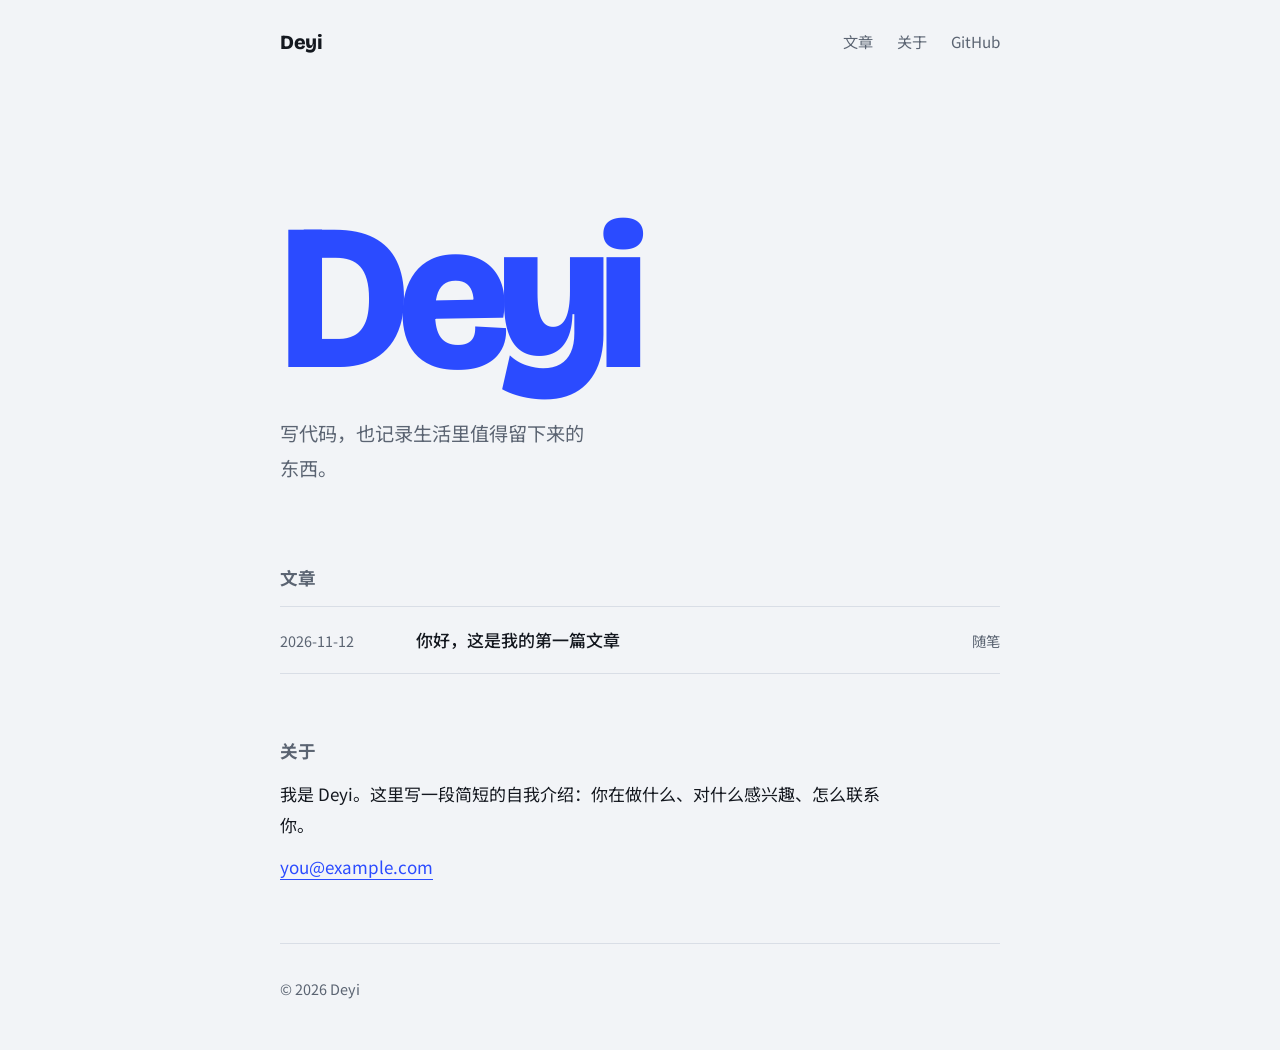
==== index.html @ 297b5da2 "Add files via upload" ====
<!doctype html>
<html lang="zh-CN">
<head>
  <meta charset="utf-8">
  <meta name="viewport" content="width=device-width, initial-scale=1">
  <title>Deyi</title>
  <meta name="description" content="Deyi 的个人博客">
  <link rel="preconnect" href="https://fonts.googleapis.com">
  <link rel="preconnect" href="https://fonts.gstatic.com" crossorigin>
  <link href="https://fonts.googleapis.com/css2?family=Bricolage+Grotesque:opsz,wght@12..96,500;12..96,800&family=Noto+Sans+SC:wght@400;500;700&display=swap" rel="stylesheet">
  <link rel="stylesheet" href="assets/style.css">
</head>
<body>
  <header class="top">
    <a class="logo" href="index.html">Deyi</a>
    <nav>
      <a href="#posts">文章</a>
      <a href="#about">关于</a>
      <a href="https://github.com/你的GitHub用户名" rel="noopener">GitHub</a>
    </nav>
  </header>

  <main>
    <section class="hero">
      <h1 class="wordmark">Deyi</h1>
      <p class="tagline">写代码，也记录生活里值得留下来的东西。</p>
    </section>

    <section id="posts" class="posts">
      <h2>文章</h2>
      <ul id="post-list" class="post-list" aria-live="polite">
        <li class="empty">加载中…</li>
      </ul>
    </section>

    <section id="about" class="about">
      <h2>关于</h2>
      <p>我是 Deyi。这里写一段简短的自我介绍：你在做什么、对什么感兴趣、怎么联系你。</p>
      <p><a href="mailto:you@example.com">you@example.com</a></p>
    </section>
  </main>

  <footer class="foot">© <span id="year"></span> Deyi</footer>
  <script src="assets/app.js"></script>
  <script>renderList(); document.getElementById('year').textContent = new Date().getFullYear();</script>
</body>
</html>
---- assets/style.css ----
:root {
  --bg: #f2f4f7;
  --ink: #14181f;
  --muted: #5b6472;
  --line: #d9dee6;
  --accent: #2b4bff;
  --code: #e6eaf0;
  --display: 'Bricolage Grotesque', 'Noto Sans SC', system-ui, sans-serif;
  --body: 'Noto Sans SC', system-ui, -apple-system, 'PingFang SC', 'Microsoft YaHei', sans-serif;
}
@media (prefers-color-scheme: dark) {
  :root {
    --bg: #11151c; --ink: #e8ecf3; --muted: #98a2b3;
    --line: #262d38; --accent: #7d92ff; --code: #1a212b;
  }
}
* { box-sizing: border-box; }
html { scroll-behavior: smooth; }
body {
  margin: 0; background: var(--bg); color: var(--ink);
  font: 400 17px/1.8 var(--body);
  -webkit-font-smoothing: antialiased;
}
a { color: inherit; text-decoration: none; }
a:focus-visible { outline: 2px solid var(--accent); outline-offset: 3px; border-radius: 2px; }

.top, main, .foot { width: min(720px, 100% - 3rem); margin-inline: auto; }
.top { display: flex; justify-content: space-between; align-items: center; padding: 1.75rem 0; }
.logo { font: 800 1.25rem var(--display); letter-spacing: -0.02em; }
.top nav { display: flex; gap: 1.5rem; color: var(--muted); font-size: 0.95rem; }
.top nav a:hover { color: var(--accent); }

/* Hero: 页面里唯一的“大动作” */
.hero { padding: clamp(3rem, 12vw, 8rem) 0 clamp(3rem, 8vw, 5rem); }
.wordmark {
  margin: 0; font: 800 clamp(5.5rem, 26vw, 13rem)/0.85 var(--display);
  letter-spacing: -0.055em; color: var(--accent);
  animation: rise 0.9s cubic-bezier(.2,.7,.2,1) both;
}
.tagline { margin: 1.75rem 0 0; max-width: 28ch; font-size: 1.2rem; color: var(--muted); }
@keyframes rise { from { opacity: 0; transform: translateY(24px); } }

h2 { font: 700 1.1rem var(--display); margin: 0 0 1rem; color: var(--muted); }

/* 文章列表 */
.post-list { list-style: none; margin: 0; padding: 0; border-top: 1px solid var(--line); }
.post-list li { border-bottom: 1px solid var(--line); }
.post-list a {
  display: grid; grid-template-columns: 7.5rem 1fr auto; gap: 1rem;
  align-items: baseline; padding: 1.1rem 0;
}
.post-list time, .tags { color: var(--muted); font-size: 0.9rem; font-variant-numeric: tabular-nums; }
.post-list .t { font-weight: 500; transition: color .15s; }
.post-list a:hover .t { color: var(--accent); }
.empty { padding: 1.1rem 0; color: var(--muted); }

.about { padding: 4rem 0 3rem; }
.about p { margin: 0 0 0.75rem; max-width: 36em; }
.about a { color: var(--accent); border-bottom: 1px solid currentColor; }

/* 文章页 */
.article { padding-bottom: 3rem; }
.article-head { padding: 2.5rem 0 1.5rem; }
.article-head h1 { margin: 0; font: 800 clamp(2rem, 6vw, 3rem)/1.15 var(--display); letter-spacing: -0.02em; }
.meta { margin: 1rem 0 0; color: var(--muted); font-size: 0.9rem; }
.prose h2 { font: 700 1.5rem var(--display); color: var(--ink); margin: 2.5rem 0 0.75rem; }
.prose h3 { font: 700 1.2rem var(--display); margin: 2rem 0 0.5rem; }
.prose p, .prose ul, .prose ol { margin: 0 0 1.25rem; }
.prose a { color: var(--accent); border-bottom: 1px solid currentColor; }
.prose img { max-width: 100%; height: auto; border-radius: 6px; }
.prose blockquote { margin: 1.5rem 0; padding-left: 1.25rem; border-left: 3px solid var(--accent); color: var(--muted); }
.prose code { background: var(--code); padding: 0.15em 0.4em; border-radius: 4px; font-size: 0.88em; }
.prose pre { background: var(--code); padding: 1rem 1.25rem; border-radius: 8px; overflow-x: auto; line-height: 1.6; }
.prose pre code { background: none; padding: 0; }

.foot { padding: 2rem 0 3rem; color: var(--muted); font-size: 0.9rem; border-top: 1px solid var(--line); }

@media (max-width: 560px) {
  .post-list a { grid-template-columns: 1fr; gap: 0.15rem; }
  .tags { order: 3; }
}
@media (prefers-reduced-motion: reduce) {
  .wordmark { animation: none; }
  html { scroll-behavior: auto; }
}
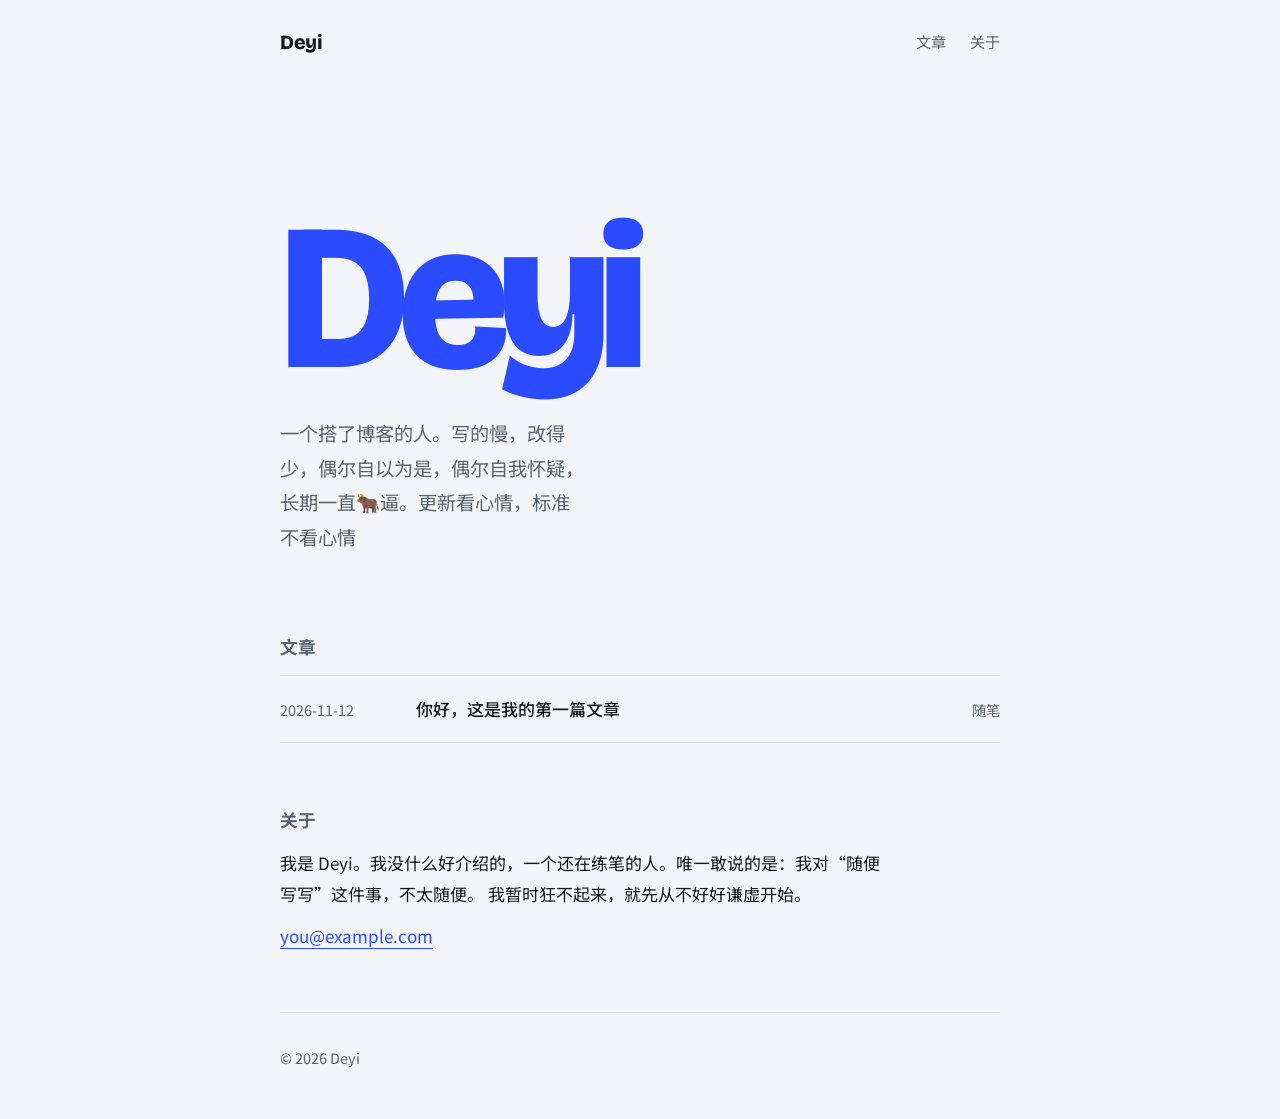
==== commit 556074f4: "Update index.html" ====
--- a/index.html
+++ b/index.html
@@ -16,14 +16,13 @@
     <nav>
       <a href="#posts">文章</a>
       <a href="#about">关于</a>
-      <a href="https://github.com/你的GitHub用户名" rel="noopener">GitHub</a>
     </nav>
   </header>
 
   <main>
     <section class="hero">
       <h1 class="wordmark">Deyi</h1>
-      <p class="tagline">写代码，也记录生活里值得留下来的东西。</p>
+      <p class="tagline">一个搭了博客的人。写的慢，改得少，偶尔自以为是，偶尔自我怀疑，长期一直🐂逼。更新看心情，标准不看心情</p>
     </section>
 
     <section id="posts" class="posts">
@@ -35,7 +34,8 @@
 
     <section id="about" class="about">
       <h2>关于</h2>
-      <p>我是 Deyi。这里写一段简短的自我介绍：你在做什么、对什么感兴趣、怎么联系你。</p>
+      <p>我是 Deyi。我没什么好介绍的，一个还在练笔的人。唯一敢说的是：我对“随便写写”这件事，不太随便。
+        我暂时狂不起来，就先从不好好谦虚开始。</p>
       <p><a href="mailto:you@example.com">you@example.com</a></p>
     </section>
   </main>
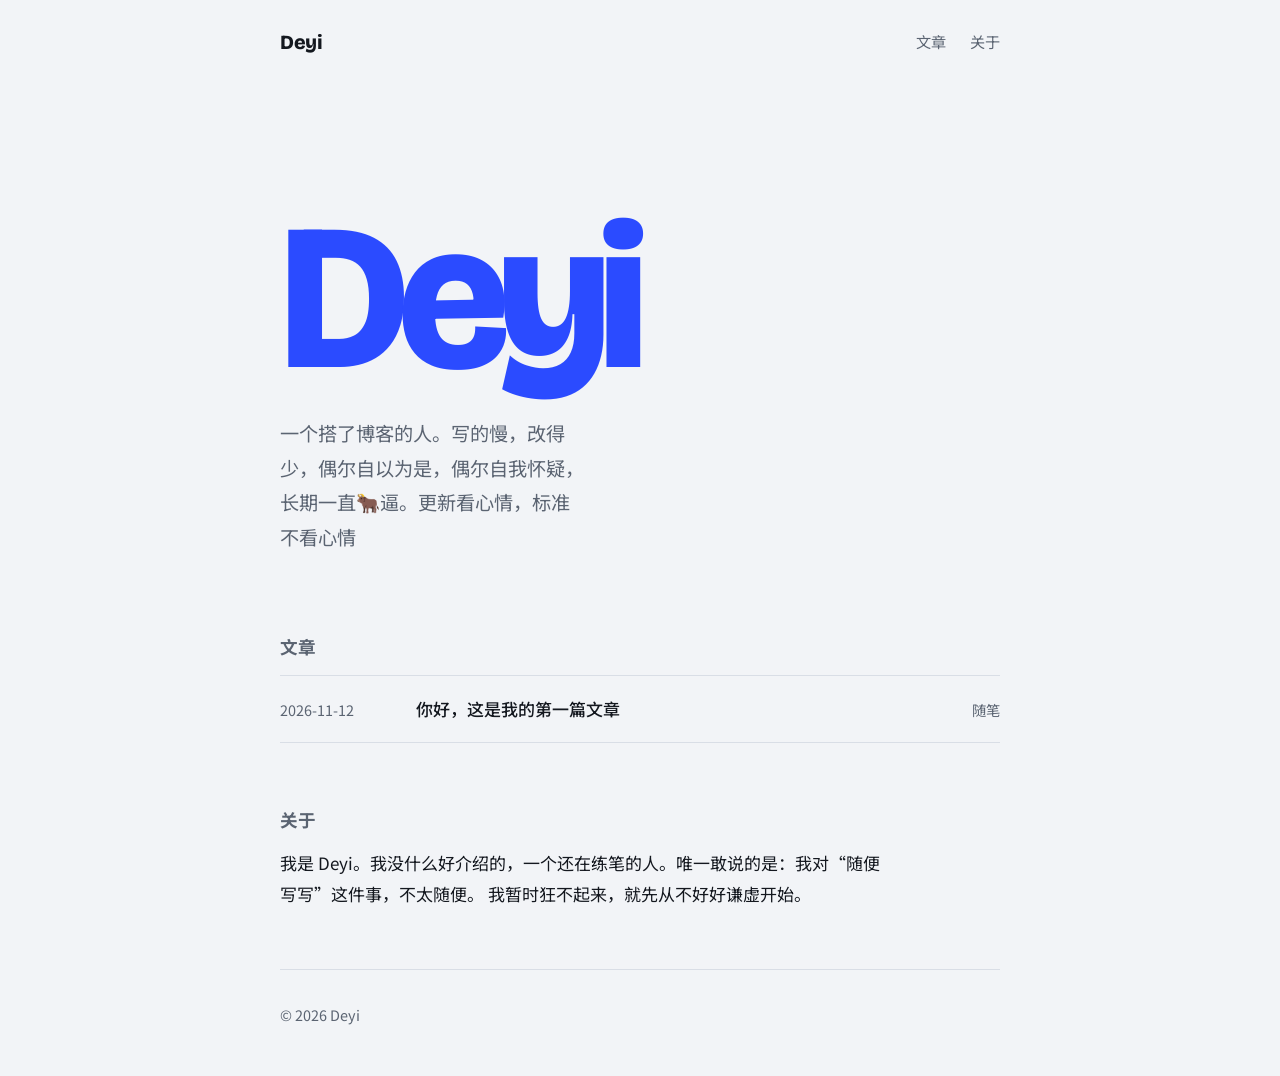
==== commit 3030e71c: "Update index.html" ====
--- a/index.html
+++ b/index.html
@@ -36,7 +36,6 @@
       <h2>关于</h2>
       <p>我是 Deyi。我没什么好介绍的，一个还在练笔的人。唯一敢说的是：我对“随便写写”这件事，不太随便。
         我暂时狂不起来，就先从不好好谦虚开始。</p>
-      <p><a href="mailto:you@example.com">you@example.com</a></p>
     </section>
   </main>
 
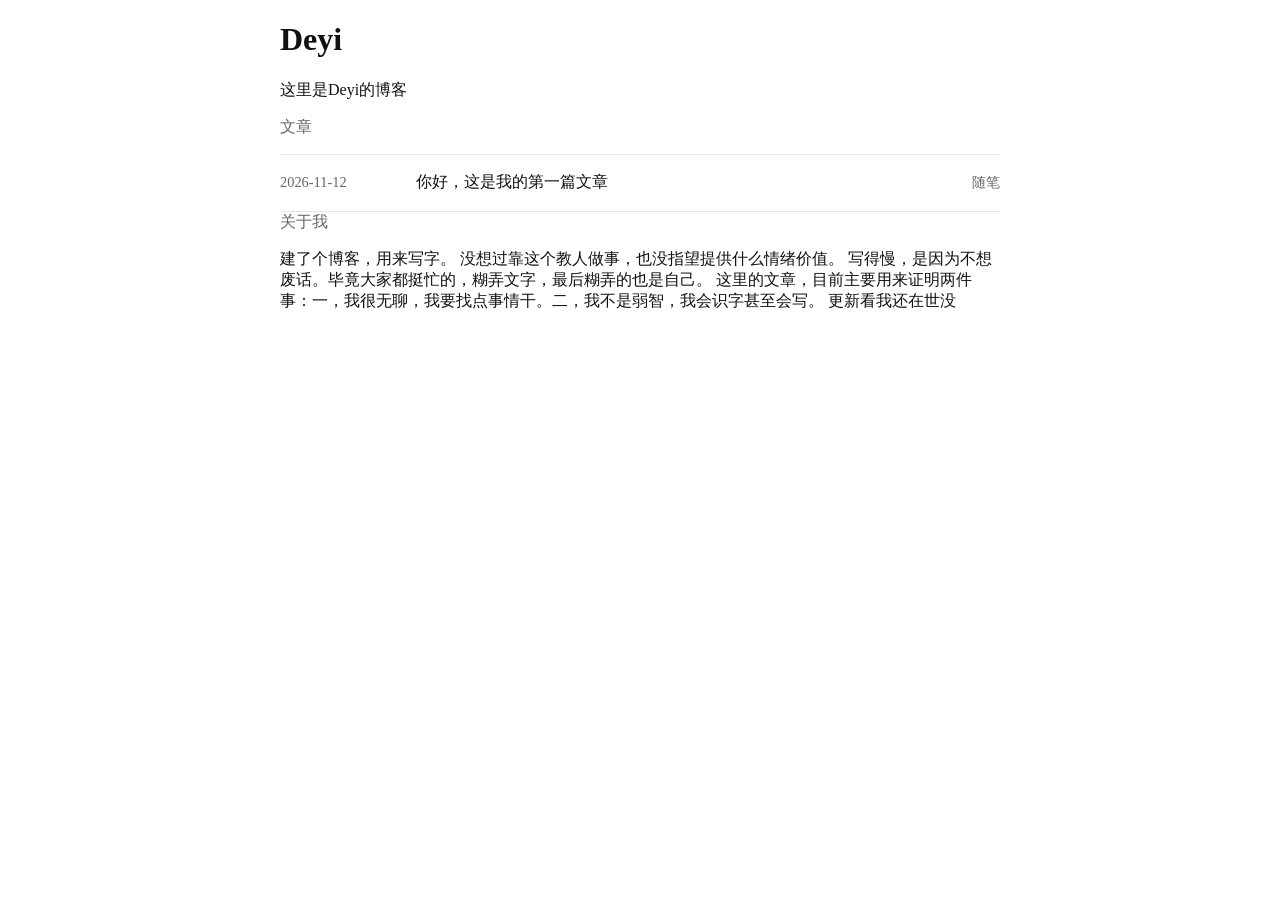
==== commit 26e852bf: "Update index.html" ====
--- a/index.html
+++ b/index.html
@@ -5,42 +5,28 @@
   <meta name="viewport" content="width=device-width, initial-scale=1">
   <title>Deyi</title>
   <meta name="description" content="Deyi 的个人博客">
-  <link rel="preconnect" href="https://fonts.googleapis.com">
-  <link rel="preconnect" href="https://fonts.gstatic.com" crossorigin>
-  <link href="https://fonts.googleapis.com/css2?family=Bricolage+Grotesque:opsz,wght@12..96,500;12..96,800&family=Noto+Sans+SC:wght@400;500;700&display=swap" rel="stylesheet">
   <link rel="stylesheet" href="assets/style.css">
 </head>
 <body>
-  <header class="top">
-    <a class="logo" href="index.html">Deyi</a>
-    <nav>
-      <a href="#posts">文章</a>
-      <a href="#about">关于</a>
-    </nav>
-  </header>
+  <main>
+    <h1>Deyi</h1>
+    <p class="intro">这里是Deyi的博客</p>
 
-  <main>
-    <section class="hero">
-      <h1 class="wordmark">Deyi</h1>
-      <p class="tagline">一个搭了博客的人。写的慢，改得少，偶尔自以为是，偶尔自我怀疑，长期一直🐂逼。更新看心情，标准不看心情</p>
-    </section>
+    <h2>文章</h2>
+    <ul id="post-list" class="post-list">
+      <li class="empty">加载中…</li>
+    </ul>
 
-    <section id="posts" class="posts">
-      <h2>文章</h2>
-      <ul id="post-list" class="post-list" aria-live="polite">
-        <li class="empty">加载中…</li>
-      </ul>
-    </section>
+    <h2>关于我</h2>
+    <p>建了个博客，用来写字。
+      没想过靠这个教人做事，也没指望提供什么情绪价值。
+      写得慢，是因为不想废话。毕竟大家都挺忙的，糊弄文字，最后糊弄的也是自己。
+      这里的文章，目前主要用来证明两件事：一，我很无聊，我要找点事情干。二，我不是弱智，我会识字甚至会写。
+      更新看我还在世没</p>
 
-    <section id="about" class="about">
-      <h2>关于</h2>
-      <p>我是 Deyi。我没什么好介绍的，一个还在练笔的人。唯一敢说的是：我对“随便写写”这件事，不太随便。
-        我暂时狂不起来，就先从不好好谦虚开始。</p>
-    </section>
   </main>
 
-  <footer class="foot">© <span id="year"></span> Deyi</footer>
   <script src="assets/app.js"></script>
-  <script>renderList(); document.getElementById('year').textContent = new Date().getFullYear();</script>
+  <script>renderList();</script>
 </body>
 </html>
--- a/assets/style.css
+++ b/assets/style.css
@@ -1,13 +1,12 @@
 :root {
-  --bg: #f2f4f7;
-  --ink: #14181f;
-  --muted: #5b6472;
-  --line: #d9dee6;
-  --accent: #2b4bff;
-  --code: #e6eaf0;
-  --display: 'Bricolage Grotesque', 'Noto Sans SC', system-ui, sans-serif;
-  --body: 'Noto Sans SC', system-ui, -apple-system, 'PingFang SC', 'Microsoft YaHei', sans-serif;
+   --bg: #ffffff;
+  --ink: #111111;
+  --muted: #666666;
+  --line: #e5e5e5;
+  --accent: #0645ad;
+  --code: #f4f4f4;
 }
+.wordmark { color: var(--ink); }
 @media (prefers-color-scheme: dark) {
   :root {
     --bg: #11151c; --ink: #e8ecf3; --muted: #98a2b3;
